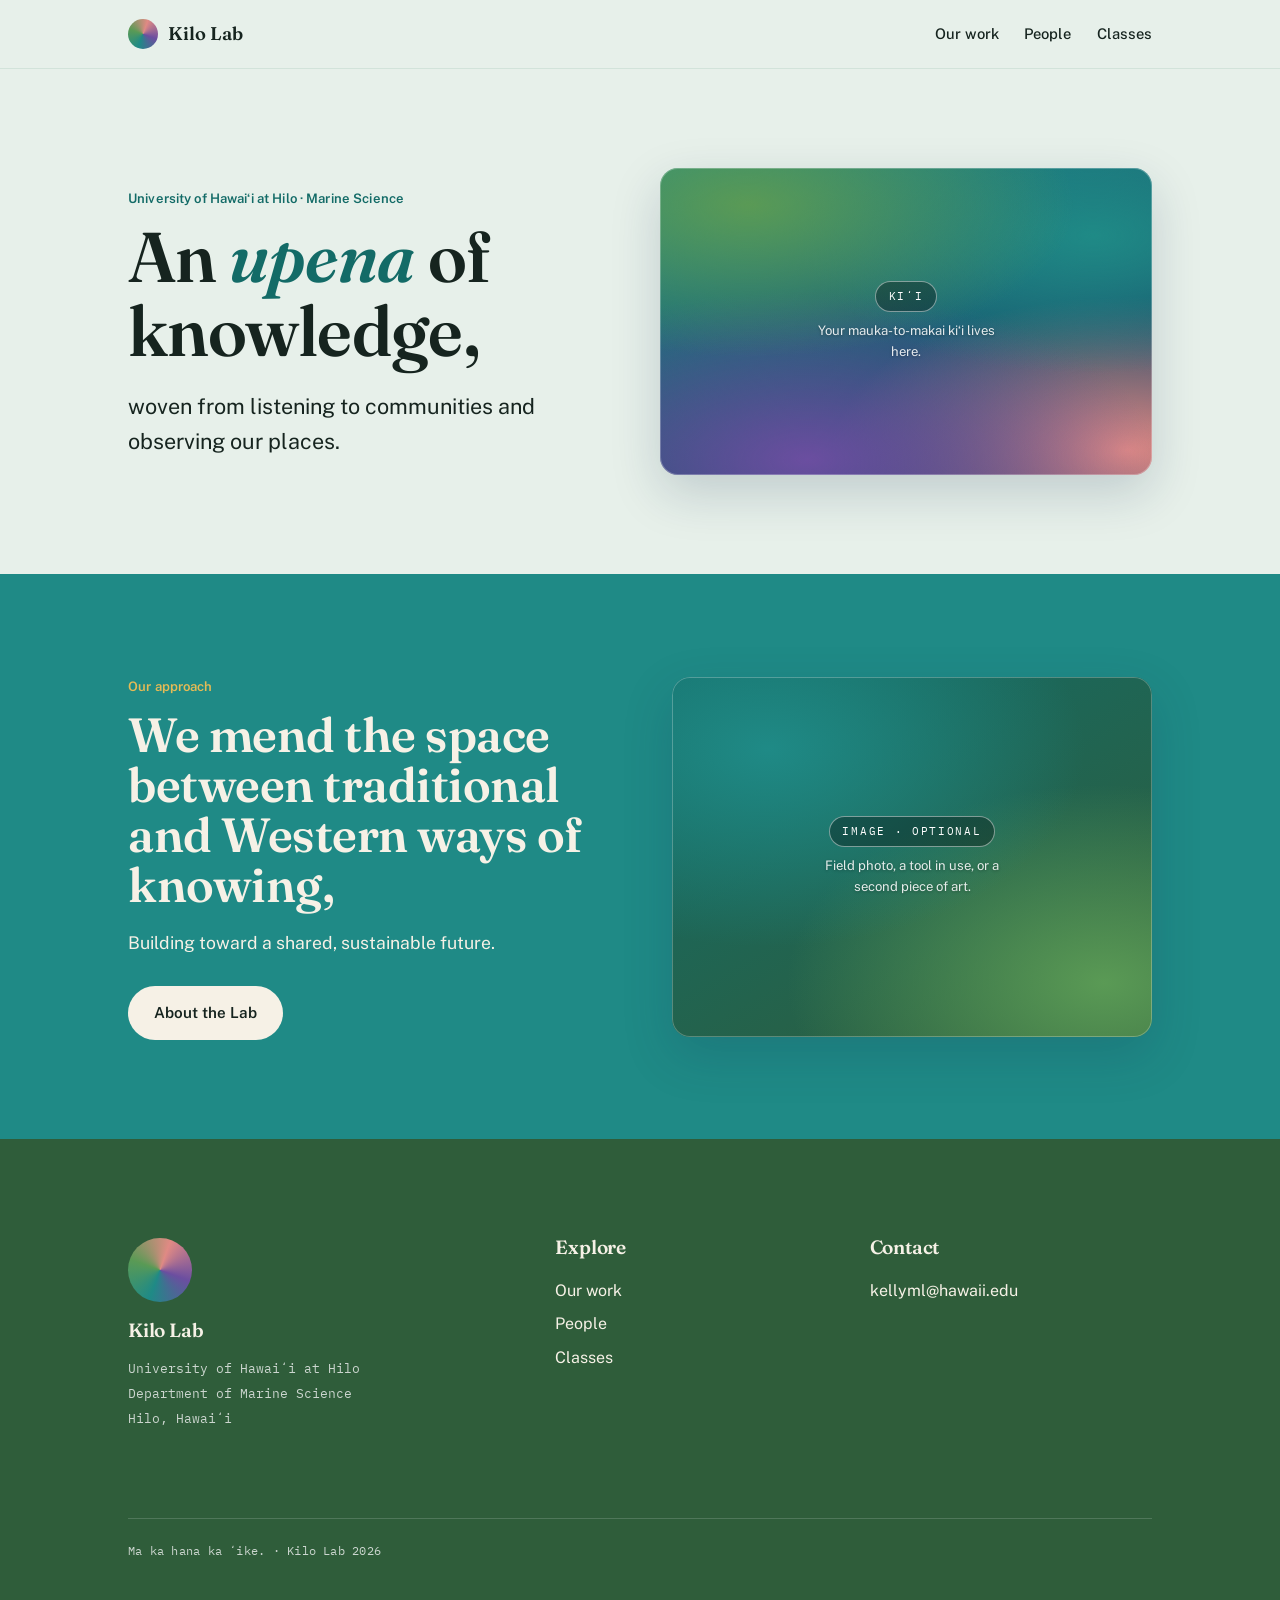
==== index.html @ 62f0841d "update" ====
<!doctype html>
<html lang="en">
<head>
<meta charset="utf-8" />
<meta name="viewport" content="width=device-width, initial-scale=1" />
<!-- EDIT: page title + meta description -->
<title> Kilo Lab · UH-Hilo</title>
<meta name="description" content="Mending ." />

<link rel="preconnect" href="https://fonts.googleapis.com" />
<link rel="preconnect" href="https://fonts.gstatic.com" crossorigin />
<link href="https://fonts.googleapis.com/css2?family=Fraunces:opsz,wght@9..144,400;9..144,500;9..144,600&family=IBM+Plex+Mono:wght@400;500&family=Public+Sans:wght@400;500;600&display=swap" rel="stylesheet" />

<link rel="stylesheet" href="styles.css" />
</head>

<body>

<!-- ============ NAV ============ -->
<nav class="nav">
  <div class="wrap">
    <!-- EDIT: brand. The .mark circle is a placeholder for your logo/mark. -->
    <a class="brand" href="#top">
      <span class="mark" aria-hidden="true"></span>
      <span class="bname">Kilo Lab</span>
    </a>
    <div class="nav-links">
      <a href="work.html#science">Our work</a>
      <a href="people.html">People</a>
      <a href="classes.html">Classes</a>
    </div>
  </div>
</nav>

<!-- ============ HERO ============ -->
<section class="band f-cream on-light hero" id="top">
  <div class="wrap">
    <div class="copy">
      <!-- EDIT: institution line -->
      <span class="eyebrow">University of Hawaiʻi at Hilo · Marine Science</span>
      <!-- EDIT: hero headline -->
      <h1>An <em>upena</em> of knowledge,</h1>
      <!-- EDIT: one-sentence mission -->
      <p class="sub"> woven from listening to communities and observing our places.</p>
    </div>

    <!-- ===== MAIN ART FRAME: your kiʻi goes here ===== -->
    <!-- Replace the .art-cap div below with:
         <img src="kii.png" alt="Mauka-to-makai kiʻi" style="width:100%;height:100%;object-fit:cover"> -->
    <div class="art-frame art-hero wash-1">
      <div class="art-cap">
        <span class="pill">Kiʻi</span>
        <span class="note">Your mauka-to-makai kiʻi lives here.</span>
      </div>
    </div>
  </div>
</section>

<!-- ============ VISION / WORLDVIEW (deep teal) ============ -->
<section class="band f-teal on-dark">
  <div class="wrap split">
    <div class="copy">
      <span class="eyebrow" style="color:var(--gold)">Our approach</span>
      <!-- EDIT: vision statement -->
      <h2 style="margin-top:.7rem"> We mend the space between traditional and Western ways of knowing,</h2>
      <p>  Building toward a shared, sustainable future.</p>
      <div class="cta-row"><a class="btn btn--light" href="people.html">About the Lab</a></div>
    </div>
    <!-- supporting art slot -->
    <div class="art-frame art-sq wash-2">
      <div class="art-cap">
        <span class="pill">Image · optional</span>
        <span class="note">Field photo, a tool in use, or a second piece of art.</span>
      </div>
    </div>
  </div>
</section>

<!-- ============ FOOTER / CONTACT (deep green) ============ -->
<footer class="band f-green on-dark foot" id="contact">
  <div class="wrap">
    <div>
      <div class="mark-lg" aria-hidden="true"></div>
      <h3 style="font-family:Fraunces,serif">Kilo Lab</h3>
      <p class="meta">
        University of Hawaiʻi at Hilo<br/>
        Department of Marine Science<br/>
        Hilo, Hawaiʻi
      </p>
    </div>
    <div>
      <h3>Explore</h3>
      <ul>
        <li><a href="work.html#science">Our work</a></li>
        <li><a href="people.html">People</a></li>
        <li><a href="classes.html">Classes</a></li>
      </ul>
    </div>
    <div>
      <h3>Contact</h3>
      <ul>
        <!-- EDIT: real email + links -->
        <li><a href="mailto:kellyml@hawaii.edu">kellyml@hawaii.edu</a></li>
      </ul>
    </div>
    <!-- EDIT: replace with an ʻōlelo noʻeau of your choosing, or remove -->
    <div class="colophon" style="grid-column:1/-1">
      Ma ka hana ka ʻike.  ·  Kilo Lab 2026
    </div>
  </div>
</footer>

</body>
</html>
---- styles.css ----
:root{
  /* palette derived from the inspiration painting: pushed, non-literal */
  --green:#5a9a55;
  --green-d:#2f5d3a;
  --teal:#1f8a86;
  --teal-d:#136b67;
  --blue:#14365f;
  --blue-d:#0f2a4c;
  --salmon:#e08a84;
  --salmon-l:#ecaba6;
  --violet:#6b4ea0;
  --violet-d:#523c80;
  --cream:#e7f0ea;       /* sea-glass off-white from the painting's water, not beige */
  --cream-d:#d2e3da;
  --gold:#e6bb55;
  --ink:#16241f;          /* near-black green for text on light fields */
  --ink-soft:#4a5a53;
  --light:#f6f1e6;        /* warm off-white text on dark fields */
  --light-soft:#ccd6cf;
}

*{box-sizing:border-box}
html{scroll-behavior:smooth}
@media (prefers-reduced-motion:reduce){html{scroll-behavior:auto}}
body{
  margin:0;font-family:"Public Sans",system-ui,sans-serif;
  color:var(--ink);background:var(--cream);line-height:1.6;
  -webkit-font-smoothing:antialiased;
}

/* ---------- type ---------- */
h1,h2,h3{font-family:"Fraunces",Georgia,serif;font-weight:600;line-height:1.04;margin:0;
  letter-spacing:-.01em}
.eyebrow{font-family:"Public Sans",sans-serif;font-size:.82rem;font-weight:600;
  letter-spacing:.01em}
/* ALT eyebrow style: for an editorial feel, comment out the rule above and use:
   .eyebrow{font-family:"Fraunces",serif;font-style:italic;font-weight:500;font-size:1rem;letter-spacing:0} */
.mono{font-family:"IBM Plex Mono",monospace}
a{color:inherit}
a:focus-visible,button:focus-visible,.btn:focus-visible{outline:3px solid var(--gold);
  outline-offset:3px;border-radius:4px}

/* ---------- layout shells ---------- */
.wrap{max-width:1120px;margin:0 auto;padding:0 clamp(1.25rem,5vw,3rem)}
.band{padding:clamp(4rem,11vh,8rem) 0}
.band--tight{padding:clamp(2.2rem,6vh,3.6rem) 0}
.on-dark{color:var(--light)}
.on-dark .eyebrow{color:var(--gold)}
.on-light .eyebrow{color:var(--teal-d)}

/* color fields (Barrett-style full-bleed alternating grounds) */
.f-cream{background:var(--cream)}
.f-teal{background:var(--teal)}
.f-salmon{background:var(--salmon)}
.f-blue{background:var(--blue)}
.f-violet{background:var(--violet)}
.f-green{background:var(--green-d)}

/* ---------- buttons ---------- */
.btn{display:inline-block;font-family:"Public Sans",sans-serif;font-weight:600;
  font-size:.95rem;text-decoration:none;padding:.8rem 1.5rem;border-radius:999px;
  border:2px solid transparent;transition:transform .15s ease,background .15s ease}
.btn:hover{transform:translateY(-2px)}
.btn--solid{background:var(--ink);color:var(--cream)}
.btn--light{background:var(--light);color:var(--ink)}
.btn--ghost{background:transparent;border-color:currentColor;color:inherit}
@media (prefers-reduced-motion:reduce){.btn:hover{transform:none}}

/* ---------- nav ---------- */
.nav{position:sticky;top:0;z-index:30;background:rgba(231,240,234,.86);
  backdrop-filter:blur(8px);border-bottom:1px solid var(--cream-d)}
.nav .wrap{display:flex;align-items:center;justify-content:space-between;
  min-height:68px;gap:1rem}
.brand{display:flex;align-items:center;gap:.6rem;text-decoration:none;color:var(--ink)}
.brand .mark{width:30px;height:30px;border-radius:50%;
  background:conic-gradient(from 200deg,var(--teal),var(--green),var(--salmon),var(--violet),var(--teal));
  flex:none}
.brand .bname{font-family:"Fraunces",serif;font-weight:600;font-size:1.15rem}
.brand .bracket{color:var(--teal-d)}
.nav-links{display:flex;align-items:center;gap:1.6rem}
.nav-links a{text-decoration:none;font-size:.92rem;font-weight:500}
.nav-links a:hover{color:var(--teal-d)}
.nav-cta{font-family:"IBM Plex Mono",monospace;font-size:.74rem;letter-spacing:.08em;
  text-transform:uppercase;padding:.55rem 1rem;border-radius:999px;background:var(--ink);
  color:var(--cream);text-decoration:none}
@media (max-width:760px){.nav-links{display:none}}

/* ---------- ART FRAME (reserved space for Kelly's own artwork) ----------
   To use your own art: delete the .art-cap line inside a frame and replace with
   <img src="your-art.png" alt="..." style="width:100%;height:100%;object-fit:cover"> */
.art-frame{position:relative;width:100%;border-radius:18px;overflow:hidden;
  box-shadow:0 18px 50px rgba(15,42,76,.18);isolation:isolate}
.art-frame::after{content:"";position:absolute;inset:0;border-radius:18px;
  box-shadow:inset 0 0 0 1px rgba(255,255,255,.25);pointer-events:none}
.art-hero{aspect-ratio:16/10}
.art-sq{aspect-ratio:4/3}
/* painterly washes so empty frames still look intentional + on-palette */
.wash-1{background:
  radial-gradient(120% 90% at 18% 12%, var(--green) 0%, transparent 55%),
  radial-gradient(120% 90% at 88% 22%, var(--teal) 0%, transparent 50%),
  radial-gradient(130% 100% at 30% 95%, var(--violet) 0%, transparent 55%),
  radial-gradient(120% 100% at 95% 92%, var(--salmon) 0%, transparent 50%),
  linear-gradient(160deg,var(--teal),var(--blue))}
.wash-2{background:
  radial-gradient(120% 100% at 20% 20%, var(--teal) 0%, transparent 55%),
  radial-gradient(120% 100% at 90% 85%, var(--green) 0%, transparent 55%),
  linear-gradient(150deg,var(--teal-d),var(--green-d))}
.wash-3{background:
  radial-gradient(120% 100% at 80% 18%, var(--salmon) 0%, transparent 55%),
  radial-gradient(120% 100% at 15% 90%, var(--gold) 0%, transparent 50%),
  linear-gradient(150deg,var(--salmon),var(--cream-d))}
.wash-4{background:
  radial-gradient(120% 100% at 22% 18%, var(--violet) 0%, transparent 55%),
  radial-gradient(120% 100% at 85% 88%, var(--blue) 0%, transparent 55%),
  linear-gradient(150deg,var(--violet),var(--blue-d))}
.art-cap{position:absolute;inset:0;display:flex;flex-direction:column;align-items:center;
  justify-content:center;text-align:center;gap:.5rem;color:#fff;padding:1.2rem}
.art-cap .pill{font-family:"IBM Plex Mono",monospace;font-size:.66rem;letter-spacing:.16em;
  text-transform:uppercase;background:rgba(0,0,0,.32);border:1px solid rgba(255,255,255,.45);
  padding:.4rem .8rem;border-radius:999px}
.art-cap .note{font-size:.82rem;max-width:24ch;color:rgba(255,255,255,.88);text-shadow:0 1px 3px rgba(0,0,0,.3)}

/* ---------- hero ---------- */
.hero .wrap{display:grid;grid-template-columns:1fr 1.05fr;gap:clamp(2rem,5vw,4.5rem);
  align-items:center}
.hero h1{font-size:clamp(2.6rem,6vw,4.4rem);margin:.6rem 0 0}
.hero h1 em{font-style:italic;color:var(--teal-d)}
.hero .sub{font-size:clamp(1.1rem,2vw,1.35rem);margin:1.4rem 0 0;max-width:34ch;color:var(--ink)}
.hero .cta-row{margin-top:2rem;display:flex;gap:.9rem;flex-wrap:wrap}
@media (max-width:820px){
  .hero .wrap{grid-template-columns:1fr}
  .hero .art-frame{order:-1}
}

/* ---------- generic split (alternating) ---------- */
.split{display:grid;grid-template-columns:1fr 1fr;gap:clamp(2rem,5vw,4.5rem);align-items:center}
.split.rev .copy{order:2}
.split h2{font-size:clamp(1.9rem,4vw,3rem);max-width:16ch}
.split p{font-size:1.1rem;margin:1.2rem 0 0;max-width:46ch}
.on-dark.split p,.split.on-dark p{color:var(--light)}
.split .cta-row{margin-top:1.8rem}
@media (max-width:820px){
  .split{grid-template-columns:1fr;gap:1.8rem}
  .split.rev .copy{order:0}
}

/* ---------- fact callout ---------- */
.fact{text-align:center}
.fact .eyebrow{display:block;margin-bottom:1rem;color:var(--blue-d)}
.fact h2{font-size:clamp(1.8rem,4.4vw,3.2rem);max-width:20ch;margin:0 auto;color:var(--blue-d)}
.fact p{margin:1.4rem auto 0;max-width:48ch;font-size:1.05rem;color:var(--blue-d)}

/* ---------- questions intro ---------- */
.q-head{text-align:center;margin-bottom:clamp(2.5rem,6vh,4rem)}
.q-head h2{font-size:clamp(2rem,4.5vw,3.2rem)}
.q-head .eyebrow{display:block;margin-bottom:.9rem}
.q-block{margin-top:clamp(3rem,7vh,5rem)}
.q-block h3{font-size:clamp(1.5rem,3vw,2.1rem);max-width:18ch}
.q-block p{font-size:1.08rem;margin:1.1rem 0 0;max-width:46ch}
.q-block .tools{margin-top:1.3rem;display:flex;flex-wrap:wrap;gap:.5rem}
.chip{font-family:"IBM Plex Mono",monospace;font-size:.72rem;letter-spacing:.03em;
  padding:.38rem .7rem;border-radius:999px;border:1px solid var(--ink);opacity:.75}

/* ---------- projects ---------- */
.proj-grid{display:grid;grid-template-columns:1fr 1fr;gap:1.4rem;margin-top:2.6rem}
.proj{background:rgba(255,255,255,.06);border:1px solid rgba(255,255,255,.16);
  border-radius:16px;padding:1.6rem 1.6rem 1.8rem}
.proj .pname{font-family:"IBM Plex Mono",monospace;color:var(--gold);font-size:.85rem;
  letter-spacing:.04em}
.proj h3{font-size:1.3rem;font-weight:500;margin:.5rem 0 0}
.proj p{margin:.7rem 0 0;color:var(--light-soft);font-size:.98rem}
.proj .stat{font-family:"IBM Plex Mono",monospace;font-size:.72rem;color:var(--light-soft);
  margin-top:.9rem;opacity:.8}
@media (max-width:680px){.proj-grid{grid-template-columns:1fr}}

/* ---------- why it matters / join ---------- */
.why{text-align:center}
.why .eyebrow{display:block;margin-bottom:1rem}
.why h2{font-size:clamp(2rem,5vw,3.4rem);max-width:20ch;margin:0 auto 2rem}

/* ---------- people ---------- */
.people-head{margin-bottom:2.4rem}
.people-head h2{font-size:clamp(1.9rem,4vw,2.8rem)}
.people-head .eyebrow{display:block;margin-bottom:.8rem}
.people{display:grid;grid-template-columns:repeat(3,1fr);gap:1.6rem}
.person .pic{aspect-ratio:1;border-radius:14px;margin-bottom:1rem}
.person .name{font-family:"Fraunces",serif;font-size:1.25rem;font-weight:600}
.person .role{font-family:"IBM Plex Mono",monospace;font-size:.72rem;color:var(--teal-d);
  letter-spacing:.03em;margin-top:.25rem}
.person p{font-size:.95rem;margin:.6rem 0 0;color:var(--ink-soft)}
.join-note{margin-top:2.4rem;font-size:1.02rem}
.join-note a{color:var(--teal-d);font-weight:600}
@media (max-width:680px){.people{grid-template-columns:1fr;gap:2rem}}

/* ---------- footer ---------- */
.foot .wrap{display:grid;grid-template-columns:1.4fr 1fr 1fr;gap:2rem}
.foot .mark-lg{width:64px;height:64px;border-radius:50%;
  background:conic-gradient(from 200deg,var(--teal),var(--green),var(--salmon),var(--violet),var(--teal));
  margin-bottom:1.2rem}
.foot h3{font-size:1.2rem;margin-bottom:1rem}
.foot a{color:var(--light);text-decoration:none}
.foot a:hover{color:var(--gold)}
.foot ul{list-style:none;padding:0;margin:0;line-height:2.1}
.foot .meta{font-family:"IBM Plex Mono",monospace;font-size:.82rem;color:var(--light-soft);
  line-height:1.9}
.foot .colophon{margin-top:2.6rem;padding-top:1.4rem;border-top:1px solid rgba(255,255,255,.16);
  font-family:"IBM Plex Mono",monospace;font-size:.72rem;color:var(--light-soft);letter-spacing:.02em}
@media (max-width:760px){.foot .wrap{grid-template-columns:1fr;gap:2.4rem}}
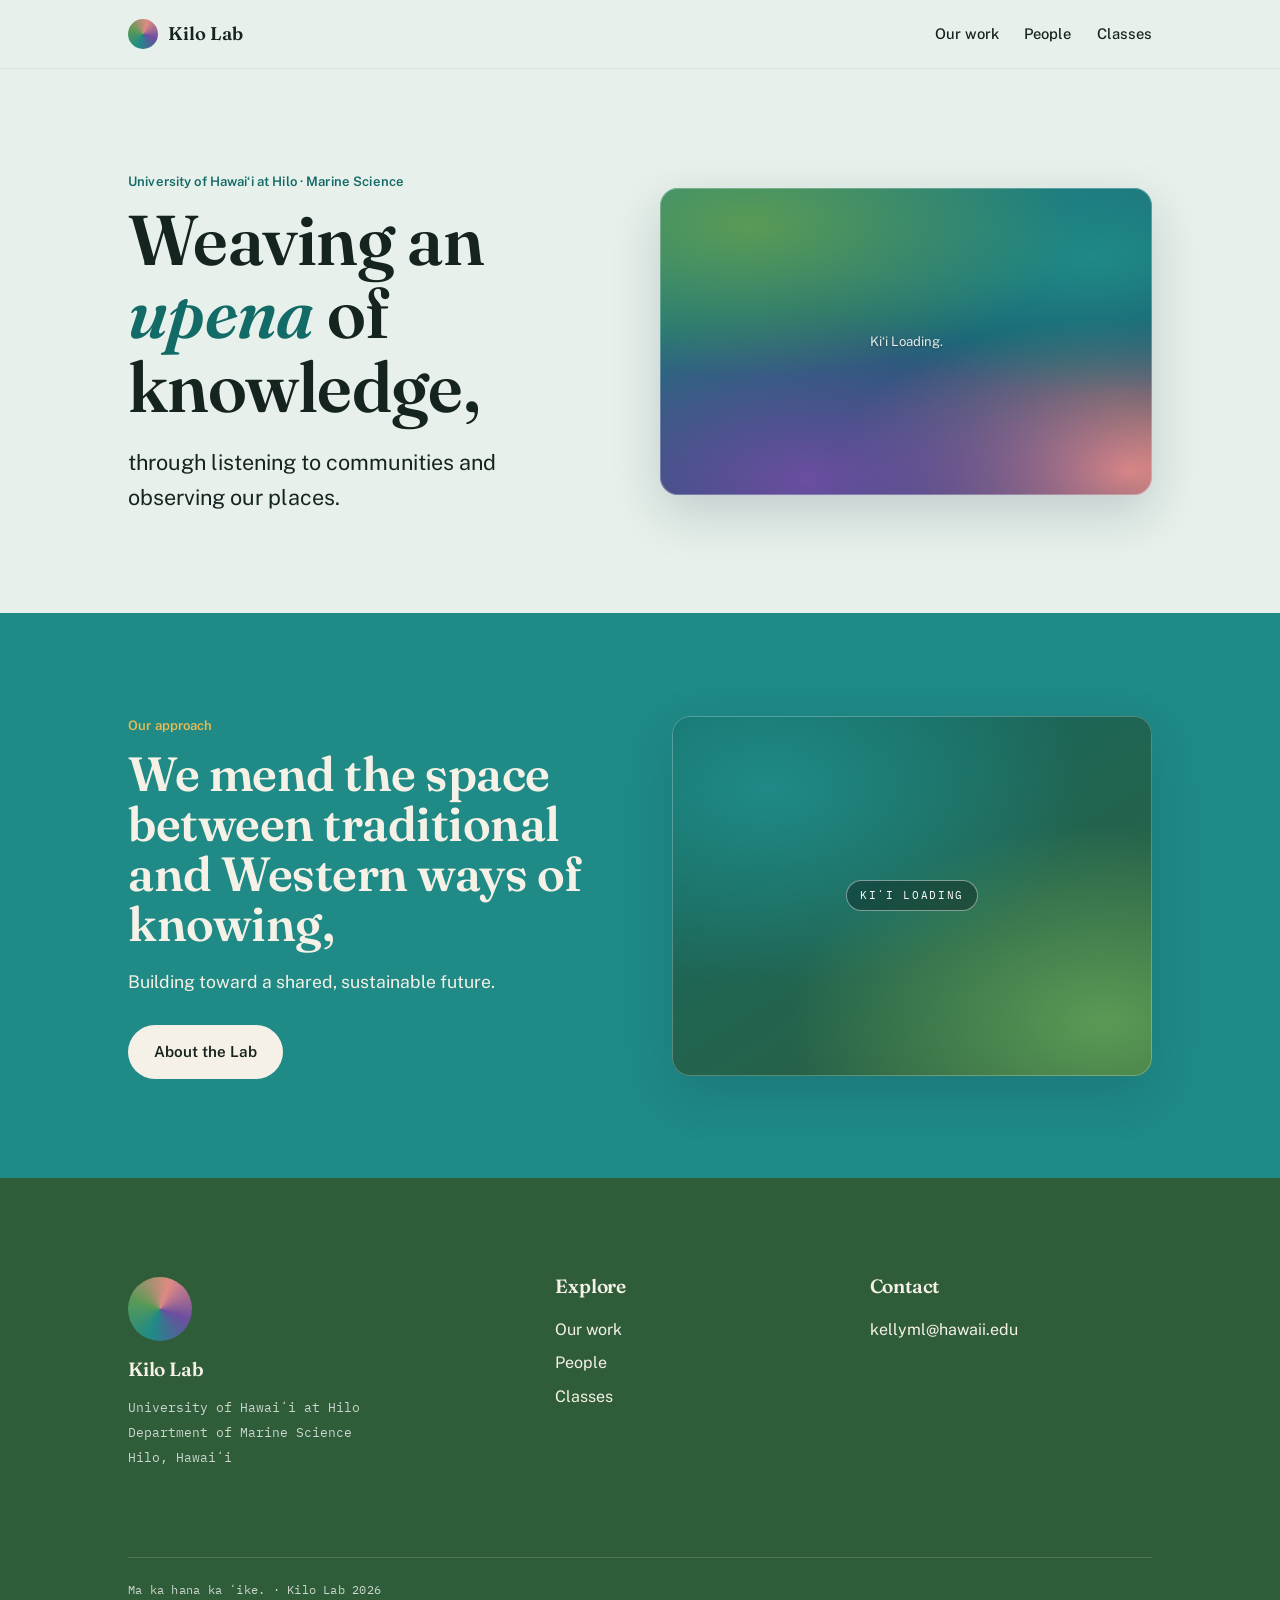
==== commit ade1659d: "update" ====
--- a/index.html
+++ b/index.html
@@ -39,9 +39,9 @@
       <!-- EDIT: institution line -->
       <span class="eyebrow">University of Hawaiʻi at Hilo · Marine Science</span>
       <!-- EDIT: hero headline -->
-      <h1>An <em>upena</em> of knowledge,</h1>
+      <h1>Weaving an <em>upena</em> of knowledge,</h1>
       <!-- EDIT: one-sentence mission -->
-      <p class="sub"> woven from listening to communities and observing our places.</p>
+      <p class="sub"> through listening to communities and observing our places.</p>
     </div>
 
     <!-- ===== MAIN ART FRAME: your kiʻi goes here ===== -->
@@ -49,8 +49,7 @@
          <img src="kii.png" alt="Mauka-to-makai kiʻi" style="width:100%;height:100%;object-fit:cover"> -->
     <div class="art-frame art-hero wash-1">
       <div class="art-cap">
-        <span class="pill">Kiʻi</span>
-        <span class="note">Your mauka-to-makai kiʻi lives here.</span>
+        <span class="note">Kiʻi Loading.</span>
       </div>
     </div>
   </div>
@@ -69,8 +68,7 @@
     <!-- supporting art slot -->
     <div class="art-frame art-sq wash-2">
       <div class="art-cap">
-        <span class="pill">Image · optional</span>
-        <span class="note">Field photo, a tool in use, or a second piece of art.</span>
+        <span class="pill">Kiʻi Loading</span>
       </div>
     </div>
   </div>
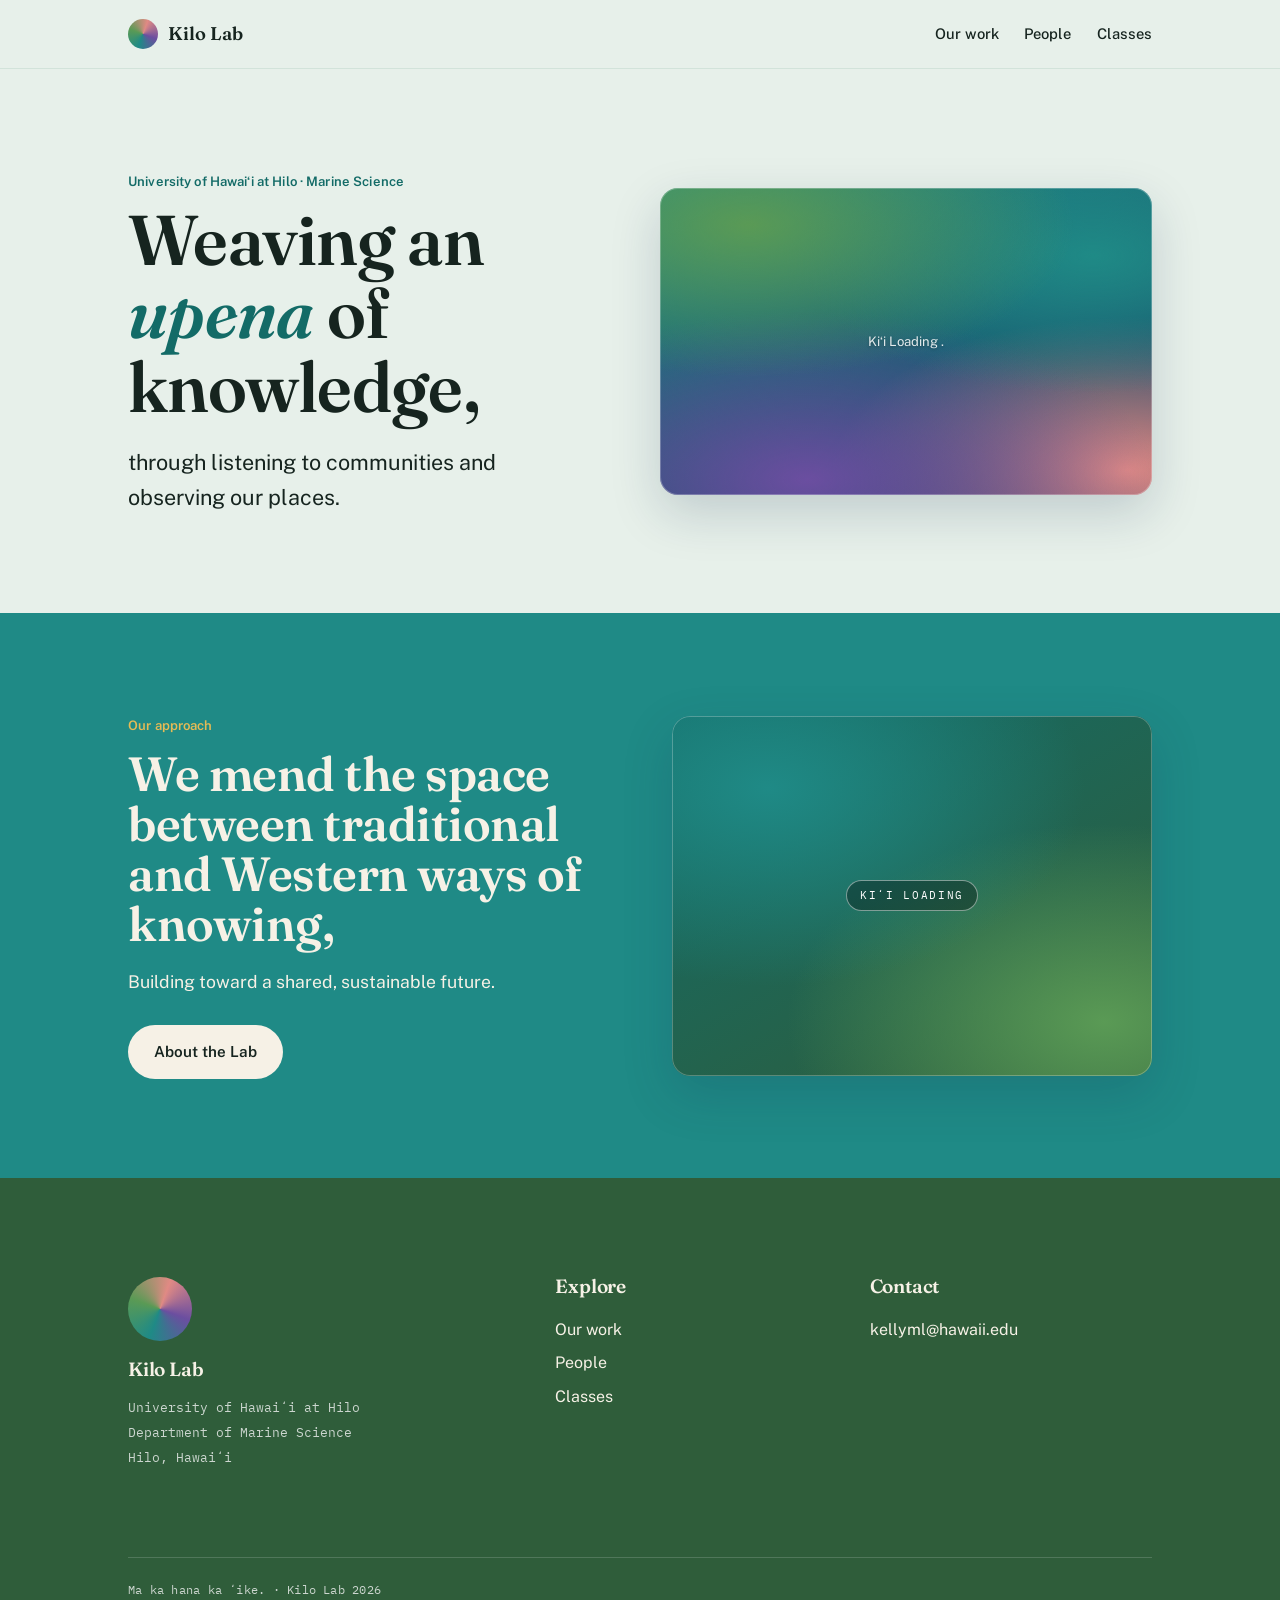
==== commit d15bab63: "test" ====
--- a/index.html
+++ b/index.html
@@ -49,7 +49,7 @@
          <img src="kii.png" alt="Mauka-to-makai kiʻi" style="width:100%;height:100%;object-fit:cover"> -->
     <div class="art-frame art-hero wash-1">
       <div class="art-cap">
-        <span class="note">Kiʻi Loading.</span>
+        <span class="note">Kiʻi Loading .</span>
       </div>
     </div>
   </div>
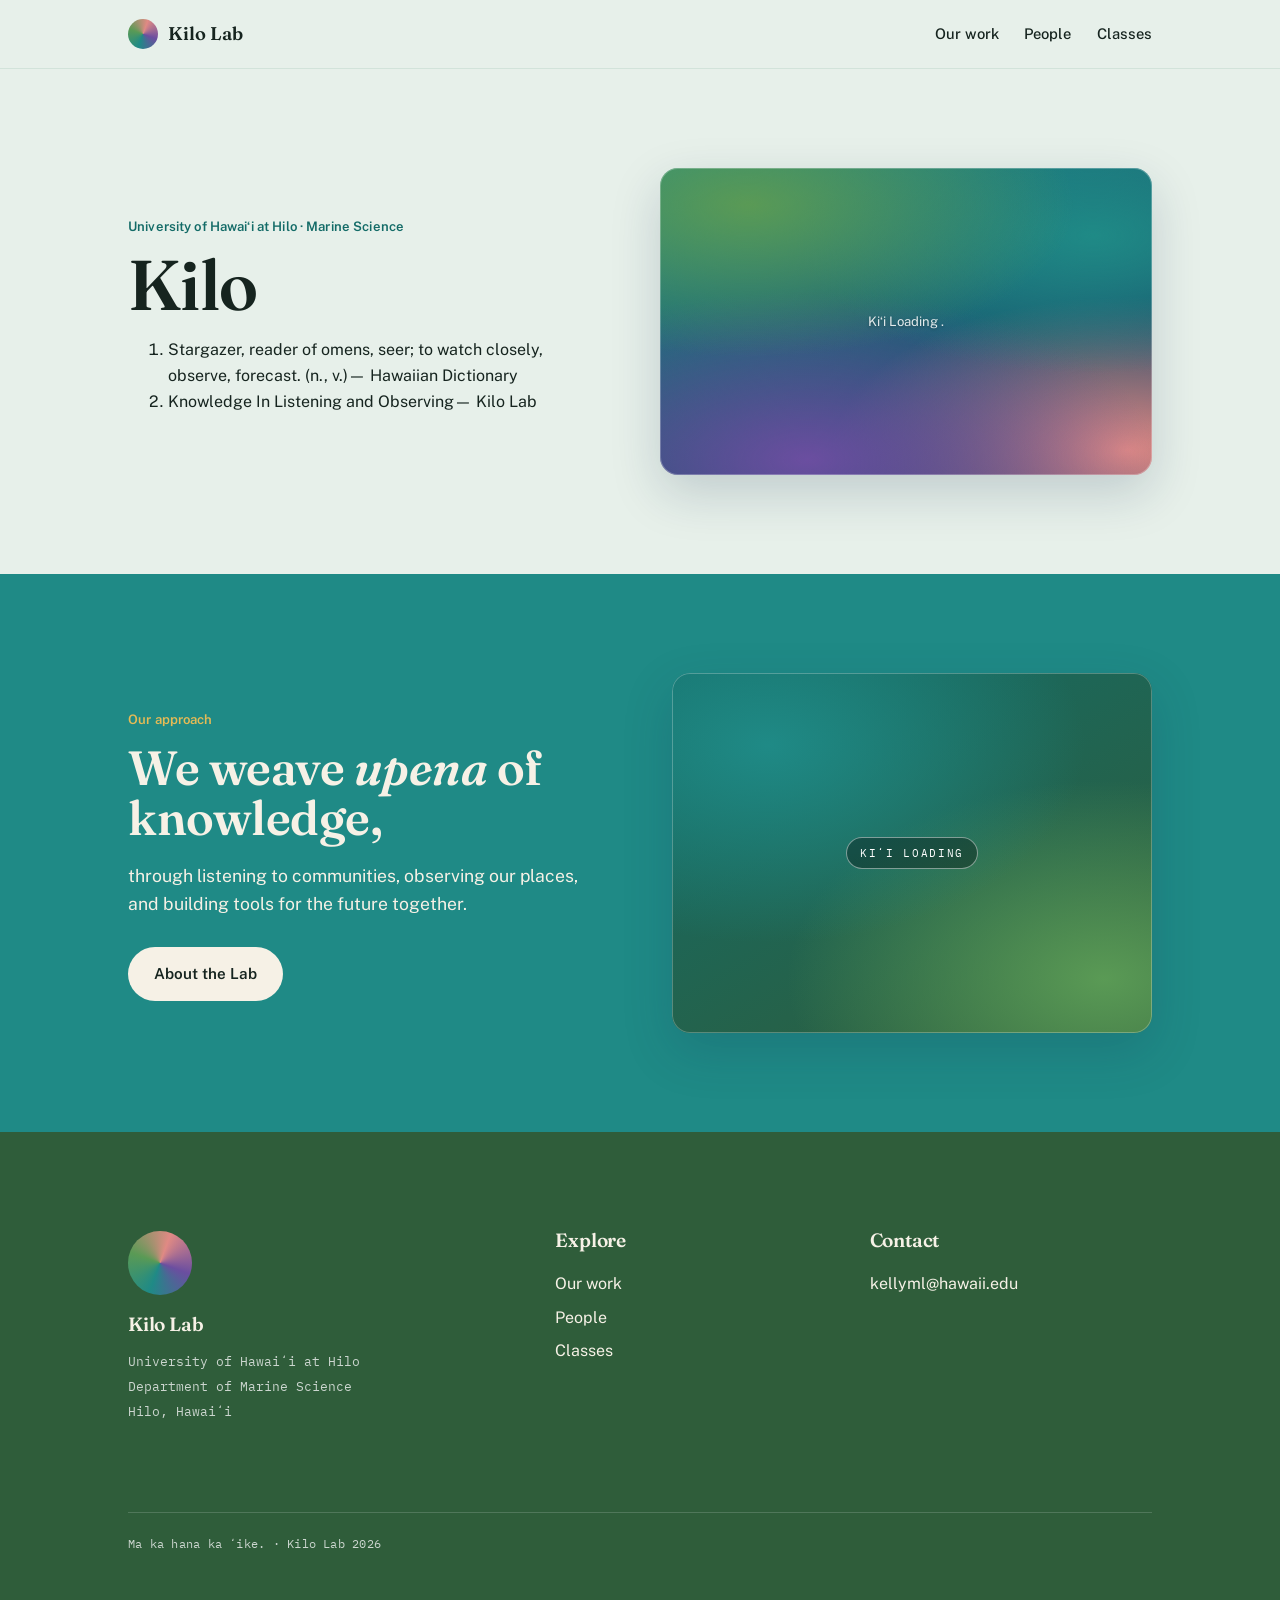
==== commit 5e2b8c8e: "update" ====
--- a/index.html
+++ b/index.html
@@ -39,9 +39,12 @@
       <!-- EDIT: institution line -->
       <span class="eyebrow">University of Hawaiʻi at Hilo · Marine Science</span>
       <!-- EDIT: hero headline -->
-      <h1>Weaving an <em>upena</em> of knowledge,</h1>
-      <!-- EDIT: one-sentence mission -->
-      <p class="sub"> through listening to communities and observing our places.</p>
+      <h1>Kilo</h1>
+      <!-- EDIT: two-sense definition -->
+      <ol class="def-list">
+        <li>Stargazer, reader of omens, seer; to watch closely, observe, forecast. (n., v.)<span class="def-source">— Hawaiian Dictionary</span></li>
+        <li><span class="acronym-highlight">Knowledge In Listening and Observing</span><span class="def-source">— Kilo Lab</span></li>
+      </ol>
     </div>
 
     <!-- ===== MAIN ART FRAME: your kiʻi goes here ===== -->
@@ -61,8 +64,8 @@
     <div class="copy">
       <span class="eyebrow" style="color:var(--gold)">Our approach</span>
       <!-- EDIT: vision statement -->
-      <h2 style="margin-top:.7rem"> We mend the space between traditional and Western ways of knowing,</h2>
-      <p>  Building toward a shared, sustainable future.</p>
+      <h2 style="margin-top:.7rem"> We weave <em>upena</em> of knowledge,</h2>
+      <p>  through listening to communities, observing our places, and building tools for the future together.</p>
       <div class="cta-row"><a class="btn btn--light" href="people.html">About the Lab</a></div>
     </div>
     <!-- supporting art slot -->
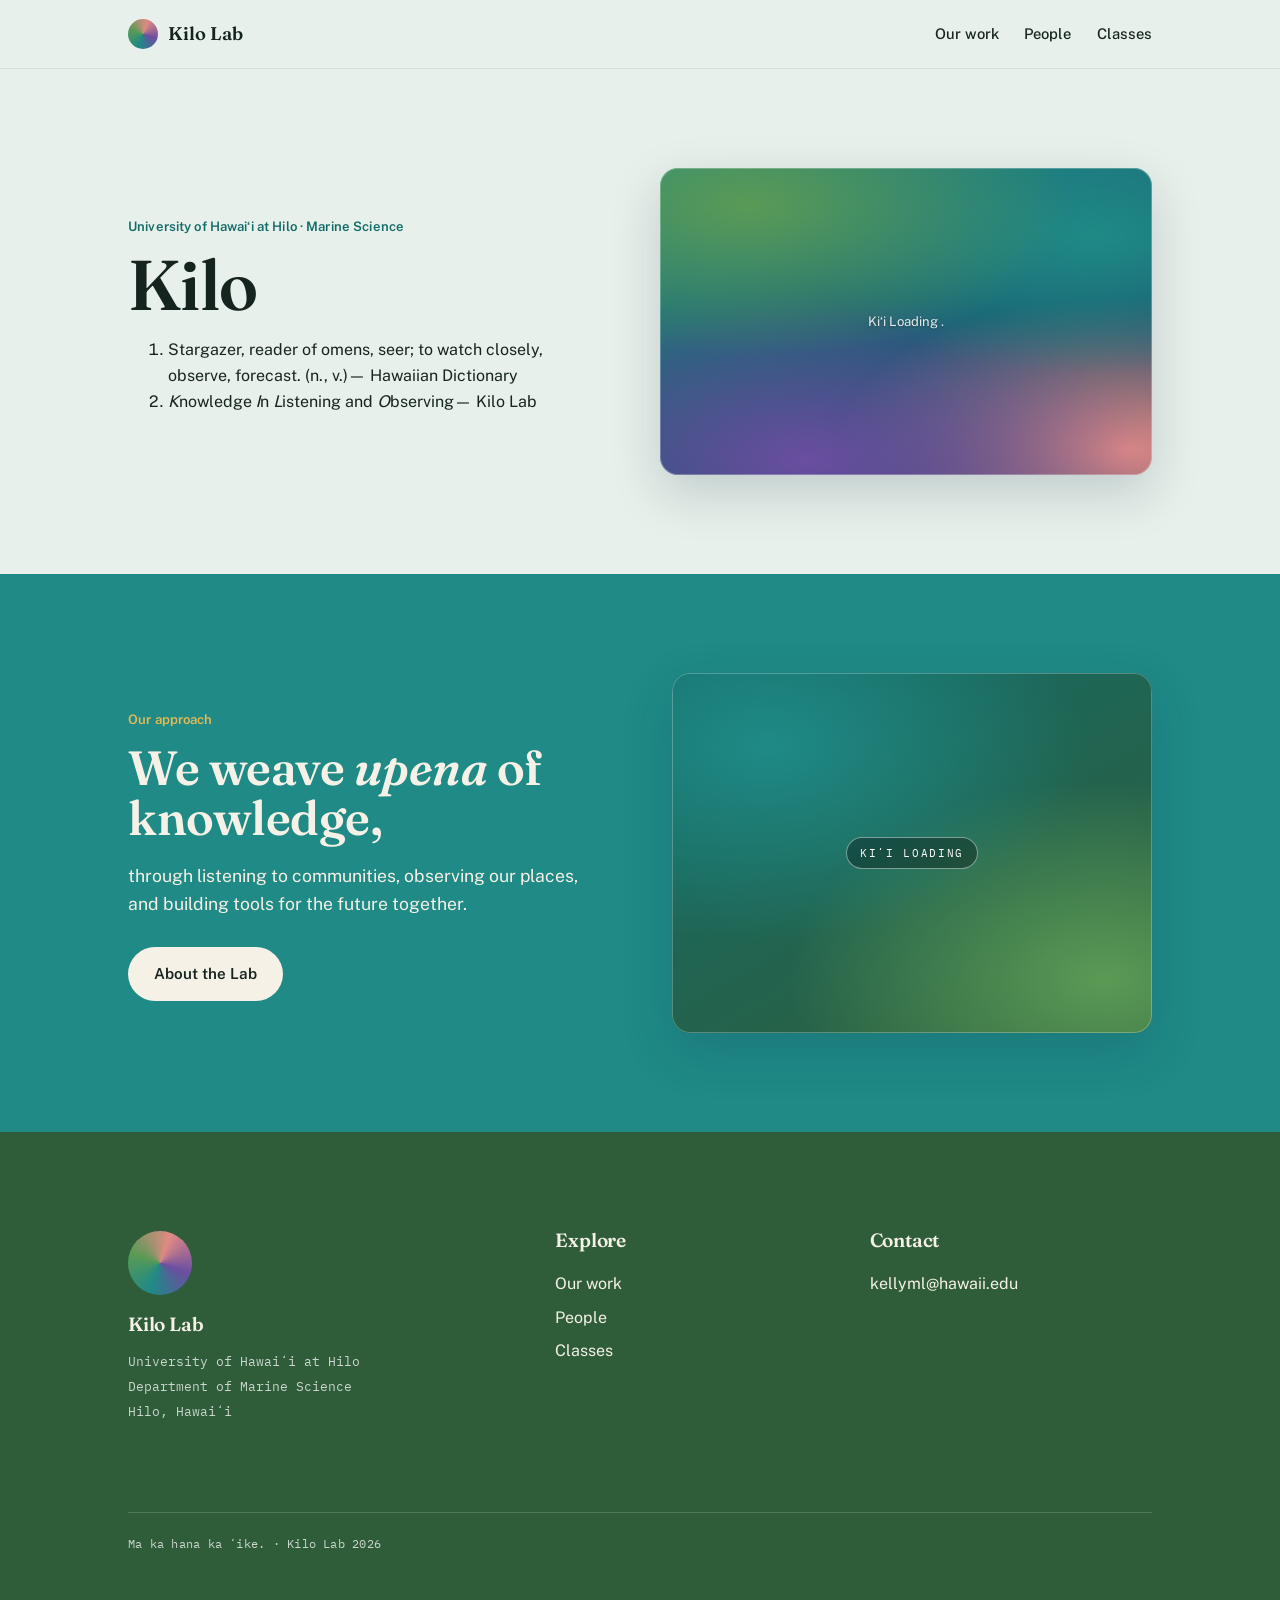
==== commit 493d9498: "update" ====
--- a/index.html
+++ b/index.html
@@ -43,7 +43,7 @@
       <!-- EDIT: two-sense definition -->
       <ol class="def-list">
         <li>Stargazer, reader of omens, seer; to watch closely, observe, forecast. (n., v.)<span class="def-source">— Hawaiian Dictionary</span></li>
-        <li><span class="acronym-highlight">Knowledge In Listening and Observing</span><span class="def-source">— Kilo Lab</span></li>
+        <li><span class="acronym-highlight"> <em>K</em>nowledge <em>I</em>n <em>L</em>istening and <em>O</em>bserving</span><span class="def-source">— Kilo Lab</span></li>
       </ol>
     </div>
 
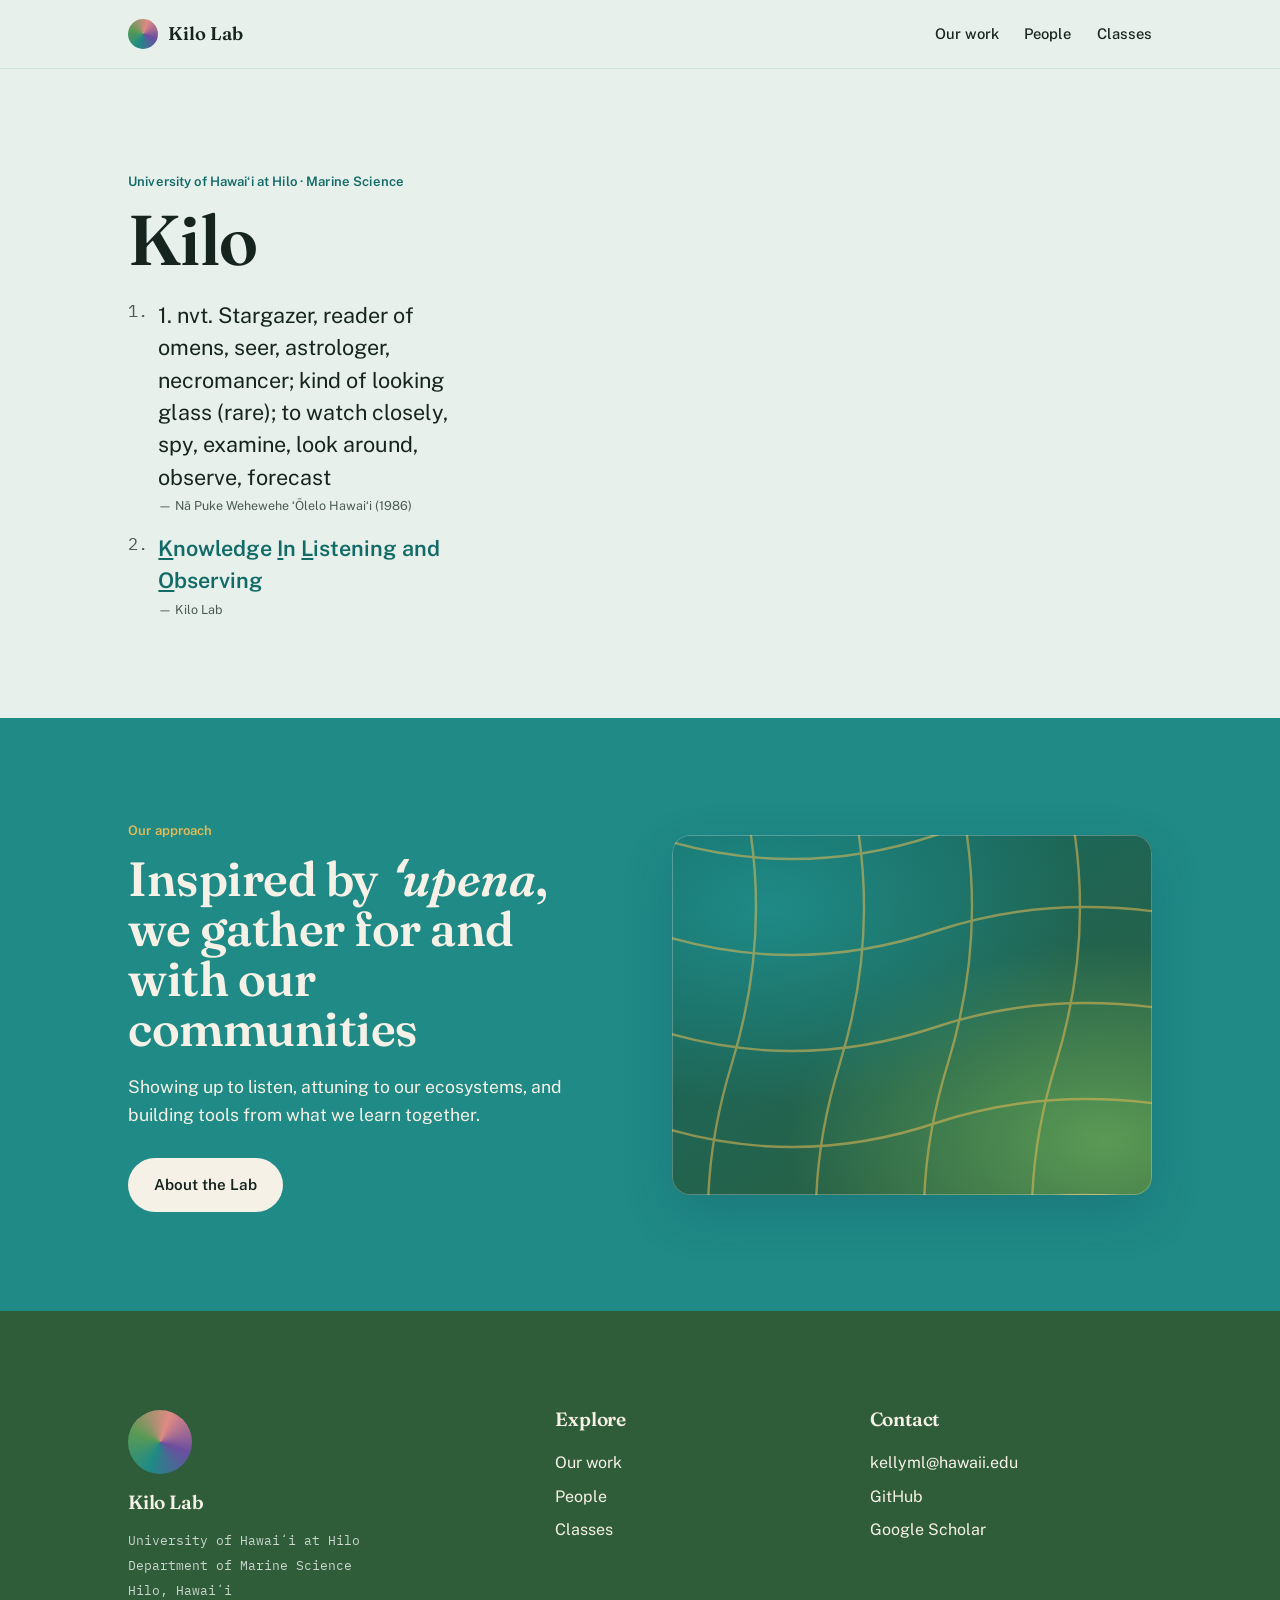
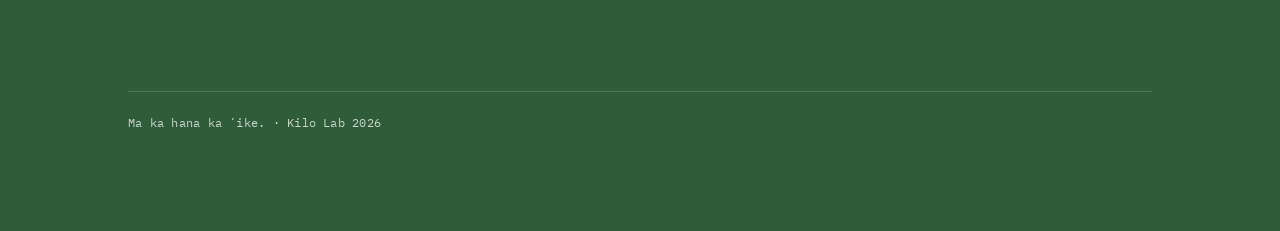
==== commit f8431235: "last push for tonight" ====
--- a/index.html
+++ b/index.html
@@ -36,24 +36,13 @@
 <section class="band f-cream on-light hero" id="top">
   <div class="wrap">
     <div class="copy">
-      <!-- EDIT: institution line -->
       <span class="eyebrow">University of Hawaiʻi at Hilo · Marine Science</span>
       <!-- EDIT: hero headline -->
       <h1>Kilo</h1>
-      <!-- EDIT: two-sense definition -->
       <ol class="def-list">
-        <li>Stargazer, reader of omens, seer; to watch closely, observe, forecast. (n., v.)<span class="def-source">— Hawaiian Dictionary</span></li>
-        <li><span class="acronym-highlight"> <em>K</em>nowledge <em>I</em>n <em>L</em>istening and <em>O</em>bserving</span><span class="def-source">— Kilo Lab</span></li>
+        <li>1. nvt. Stargazer, reader of omens, seer, astrologer, necromancer; kind of looking glass (rare); to watch closely, spy, examine, look around, observe, forecast<span class="def-source">— Nā Puke Wehewehe ʻŌlelo Hawaiʻi (1986)</span></li>
+        <li><span class="acronym-highlight"> <u>K</u>nowledge <u>I</u>n <u>L</u>istening and <u>O</u>bserving</span><span class="def-source">— Kilo Lab</span></li>
       </ol>
-    </div>
-
-    <!-- ===== MAIN ART FRAME: your kiʻi goes here ===== -->
-    <!-- Replace the .art-cap div below with:
-         <img src="kii.png" alt="Mauka-to-makai kiʻi" style="width:100%;height:100%;object-fit:cover"> -->
-    <div class="art-frame art-hero wash-1">
-      <div class="art-cap">
-        <span class="note">Kiʻi Loading .</span>
-      </div>
     </div>
   </div>
 </section>
@@ -64,15 +53,25 @@
     <div class="copy">
       <span class="eyebrow" style="color:var(--gold)">Our approach</span>
       <!-- EDIT: vision statement -->
-      <h2 style="margin-top:.7rem"> We weave <em>upena</em> of knowledge,</h2>
-      <p>  through listening to communities, observing our places, and building tools for the future together.</p>
+      <h2 style="margin-top:.7rem">Inspired by <em>ʻupena</em>, we gather for and with our communities</h2>
+      <p>Showing up to listen, attuning to our ecosystems, and building tools from what we learn together.</p>
       <div class="cta-row"><a class="btn btn--light" href="people.html">About the Lab</a></div>
     </div>
-    <!-- supporting art slot -->
+    <!-- supporting art slot: upena net drawing over the wash -->
     <div class="art-frame art-sq wash-2">
-      <div class="art-cap">
-        <span class="pill">Kiʻi Loading</span>
-      </div>
+      <svg class="art-net" viewBox="0 0 200 200" preserveAspectRatio="xMidYMid slice" aria-hidden="true">
+        <g fill="none" stroke="var(--gold)" stroke-width="1">
+          <path d="M-10 25 Q50 45 110 25 T240 25"/>
+          <path d="M-10 65 Q50 85 110 65 T240 65"/>
+          <path d="M-10 105 Q50 125 110 105 T240 105"/>
+          <path d="M-10 145 Q50 165 110 145 T240 145"/>
+          <path d="M-10 185 Q50 205 110 185 T240 185"/>
+          <path d="M25 -10 Q45 55 25 120 T25 240"/>
+          <path d="M70 -10 Q90 55 70 120 T70 240"/>
+          <path d="M115 -10 Q135 55 115 120 T115 240"/>
+          <path d="M160 -10 Q180 55 160 120 T160 240"/>
+        </g>
+      </svg>
     </div>
   </div>
 </section>
@@ -92,7 +91,7 @@
     <div>
       <h3>Explore</h3>
       <ul>
-        <li><a href="work.html#science">Our work</a></li>
+        <li><a href="work.html">Our work</a></li>
         <li><a href="people.html">People</a></li>
         <li><a href="classes.html">Classes</a></li>
       </ul>
@@ -100,11 +99,11 @@
     <div>
       <h3>Contact</h3>
       <ul>
-        <!-- EDIT: real email + links -->
         <li><a href="mailto:kellyml@hawaii.edu">kellyml@hawaii.edu</a></li>
+        <li><a href="https://github.com/kilo-uhh" target="_blank" rel="noopener">GitHub</a></li>
+        <li><a href="https://scholar.google.com/citations?user=CCU2XRgAAAAJ&hl=en" target="_blank" rel="noopener">Google Scholar</a></li>
       </ul>
     </div>
-    <!-- EDIT: replace with an ʻōlelo noʻeau of your choosing, or remove -->
     <div class="colophon" style="grid-column:1/-1">
       Ma ka hana ka ʻike.  ·  Kilo Lab 2026
     </div>
@@ -112,4 +111,4 @@
 </footer>
 
 </body>
-</html>
+</html>
--- a/styles.css
+++ b/styles.css
@@ -86,8 +86,10 @@
 @media (max-width:760px){.nav-links{display:none}}
 
 /* ---------- ART FRAME (reserved space for Kelly's own artwork) ----------
-   To use your own art: delete the .art-cap line inside a frame and replace with
-   <img src="your-art.png" alt="..." style="width:100%;height:100%;object-fit:cover"> */
+   To use your own art: put an <img> inside the frame:
+   <img src="your-art.png" alt="..." style="width:100%;height:100%;object-fit:cover">
+   For a credit line, put it in a <figcaption class="art-credit"> BELOW the frame,
+   wrapped with the frame in <figure class="art-block"> — never inside .art-cap. */
 .art-frame{position:relative;width:100%;border-radius:18px;overflow:hidden;
   box-shadow:0 18px 50px rgba(15,42,76,.18);isolation:isolate}
 .art-frame::after{content:"";position:absolute;inset:0;border-radius:18px;
@@ -120,6 +122,15 @@
   padding:.4rem .8rem;border-radius:999px}
 .art-cap .note{font-size:.82rem;max-width:24ch;color:rgba(255,255,255,.88);text-shadow:0 1px 3px rgba(0,0,0,.3)}
 
+/* credit line that sits BELOW the frame (fixes overlap) */
+.art-block{margin:0}
+.art-credit{margin-top:.6rem;font-family:"IBM Plex Mono",monospace;
+  font-size:.72rem;letter-spacing:.02em;color:var(--ink-soft)}
+.on-dark .art-credit{color:var(--light-soft)}
+
+/* upena net overlay for empty frames */
+.art-net{position:absolute;inset:0;width:100%;height:100%;opacity:.55;pointer-events:none}
+
 /* ---------- hero ---------- */
 .hero .wrap{display:grid;grid-template-columns:1fr 1.05fr;gap:clamp(2rem,5vw,4.5rem);
   align-items:center}
@@ -127,6 +138,17 @@
 .hero h1 em{font-style:italic;color:var(--teal-d)}
 .hero .sub{font-size:clamp(1.1rem,2vw,1.35rem);margin:1.4rem 0 0;max-width:34ch;color:var(--ink)}
 .hero .cta-row{margin-top:2rem;display:flex;gap:.9rem;flex-wrap:wrap}
+
+/* ---------- definition list (hero: Kilo, n., v.) ---------- */
+.def-list{list-style:none;counter-reset:def;margin:1.4rem 0 0;padding:0;max-width:34ch}
+.def-list li{counter-increment:def;position:relative;padding-left:1.9rem;
+  font-size:clamp(1.1rem,2vw,1.35rem);line-height:1.5;color:var(--ink)}
+.def-list li+li{margin-top:1rem}
+.def-list li::before{content:counter(def)".";position:absolute;left:0;top:0;
+  font-family:"IBM Plex Mono",monospace;font-size:.78em;color:var(--ink-soft)}
+.acronym-highlight{font-weight:600;color:var(--teal-d)}
+.def-source{display:block;margin-top:.25rem;font-family:"Public Sans",sans-serif;
+  font-size:.78rem;font-style:normal;color:var(--ink-soft)}
 @media (max-width:820px){
   .hero .wrap{grid-template-columns:1fr}
   .hero .art-frame{order:-1}
@@ -205,4 +227,4 @@
   line-height:1.9}
 .foot .colophon{margin-top:2.6rem;padding-top:1.4rem;border-top:1px solid rgba(255,255,255,.16);
   font-family:"IBM Plex Mono",monospace;font-size:.72rem;color:var(--light-soft);letter-spacing:.02em}
-@media (max-width:760px){.foot .wrap{grid-template-columns:1fr;gap:2.4rem}}
+@media (max-width:760px){.foot .wrap{grid-template-columns:1fr;gap:2.4rem}}
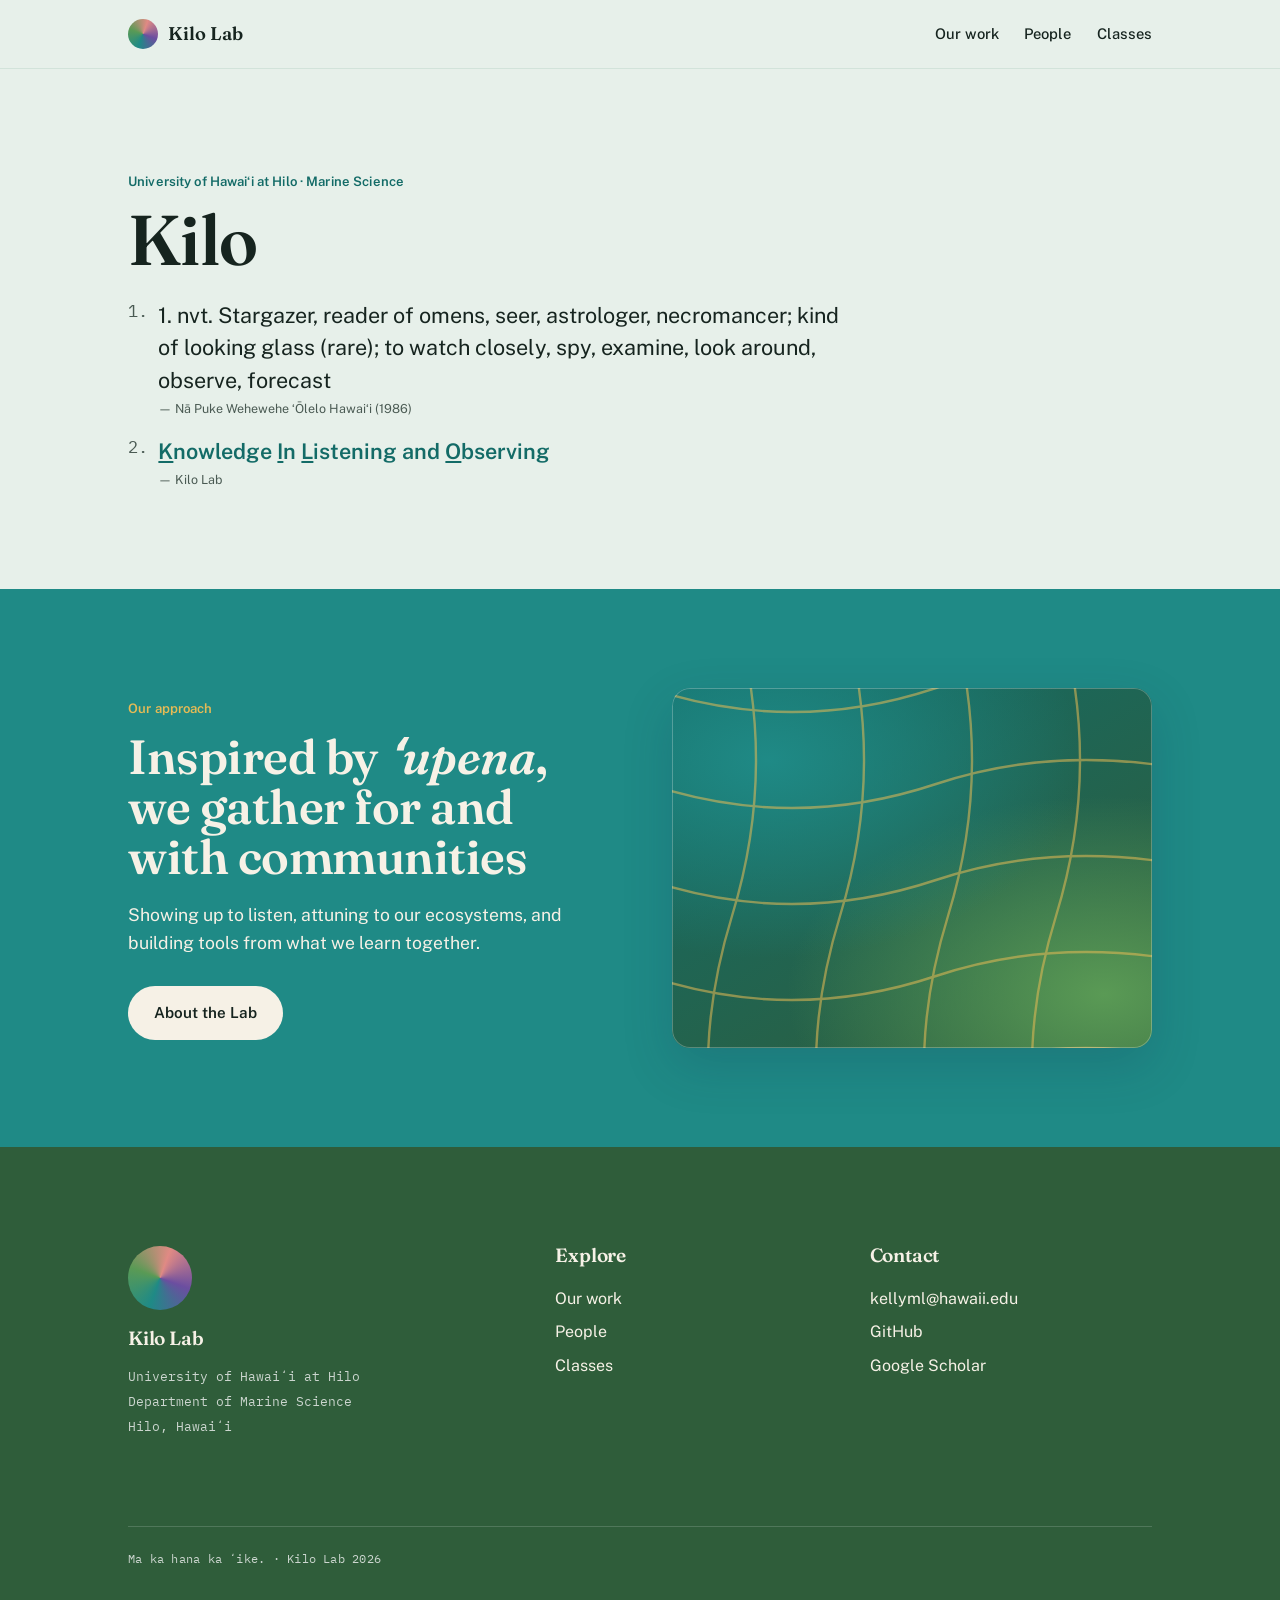
==== commit 3b8550bf: "fix wrap" ====
--- a/index.html
+++ b/index.html
@@ -19,13 +19,12 @@
 <!-- ============ NAV ============ -->
 <nav class="nav">
   <div class="wrap">
-    <!-- EDIT: brand. The .mark circle is a placeholder for your logo/mark. -->
     <a class="brand" href="#top">
       <span class="mark" aria-hidden="true"></span>
       <span class="bname">Kilo Lab</span>
     </a>
     <div class="nav-links">
-      <a href="work.html#science">Our work</a>
+      <a href="work.html">Our work</a>
       <a href="people.html">People</a>
       <a href="classes.html">Classes</a>
     </div>
@@ -34,12 +33,12 @@
 
 <!-- ============ HERO ============ -->
 <section class="band f-cream on-light hero" id="top">
-  <div class="wrap">
+  <div class="wrap" style="grid-template-columns:1fr">
     <div class="copy">
       <span class="eyebrow">University of Hawaiʻi at Hilo · Marine Science</span>
       <!-- EDIT: hero headline -->
       <h1>Kilo</h1>
-      <ol class="def-list">
+      <ol class="def-list" style="max-width:72ch">
         <li>1. nvt. Stargazer, reader of omens, seer, astrologer, necromancer; kind of looking glass (rare); to watch closely, spy, examine, look around, observe, forecast<span class="def-source">— Nā Puke Wehewehe ʻŌlelo Hawaiʻi (1986)</span></li>
         <li><span class="acronym-highlight"> <u>K</u>nowledge <u>I</u>n <u>L</u>istening and <u>O</u>bserving</span><span class="def-source">— Kilo Lab</span></li>
       </ol>
@@ -53,7 +52,7 @@
     <div class="copy">
       <span class="eyebrow" style="color:var(--gold)">Our approach</span>
       <!-- EDIT: vision statement -->
-      <h2 style="margin-top:.7rem">Inspired by <em>ʻupena</em>, we gather for and with our communities</h2>
+      <h2 style="margin-top:.7rem">Inspired by <em>ʻupena</em>, we gather for and with communities</h2>
       <p>Showing up to listen, attuning to our ecosystems, and building tools from what we learn together.</p>
       <div class="cta-row"><a class="btn btn--light" href="people.html">About the Lab</a></div>
     </div>
